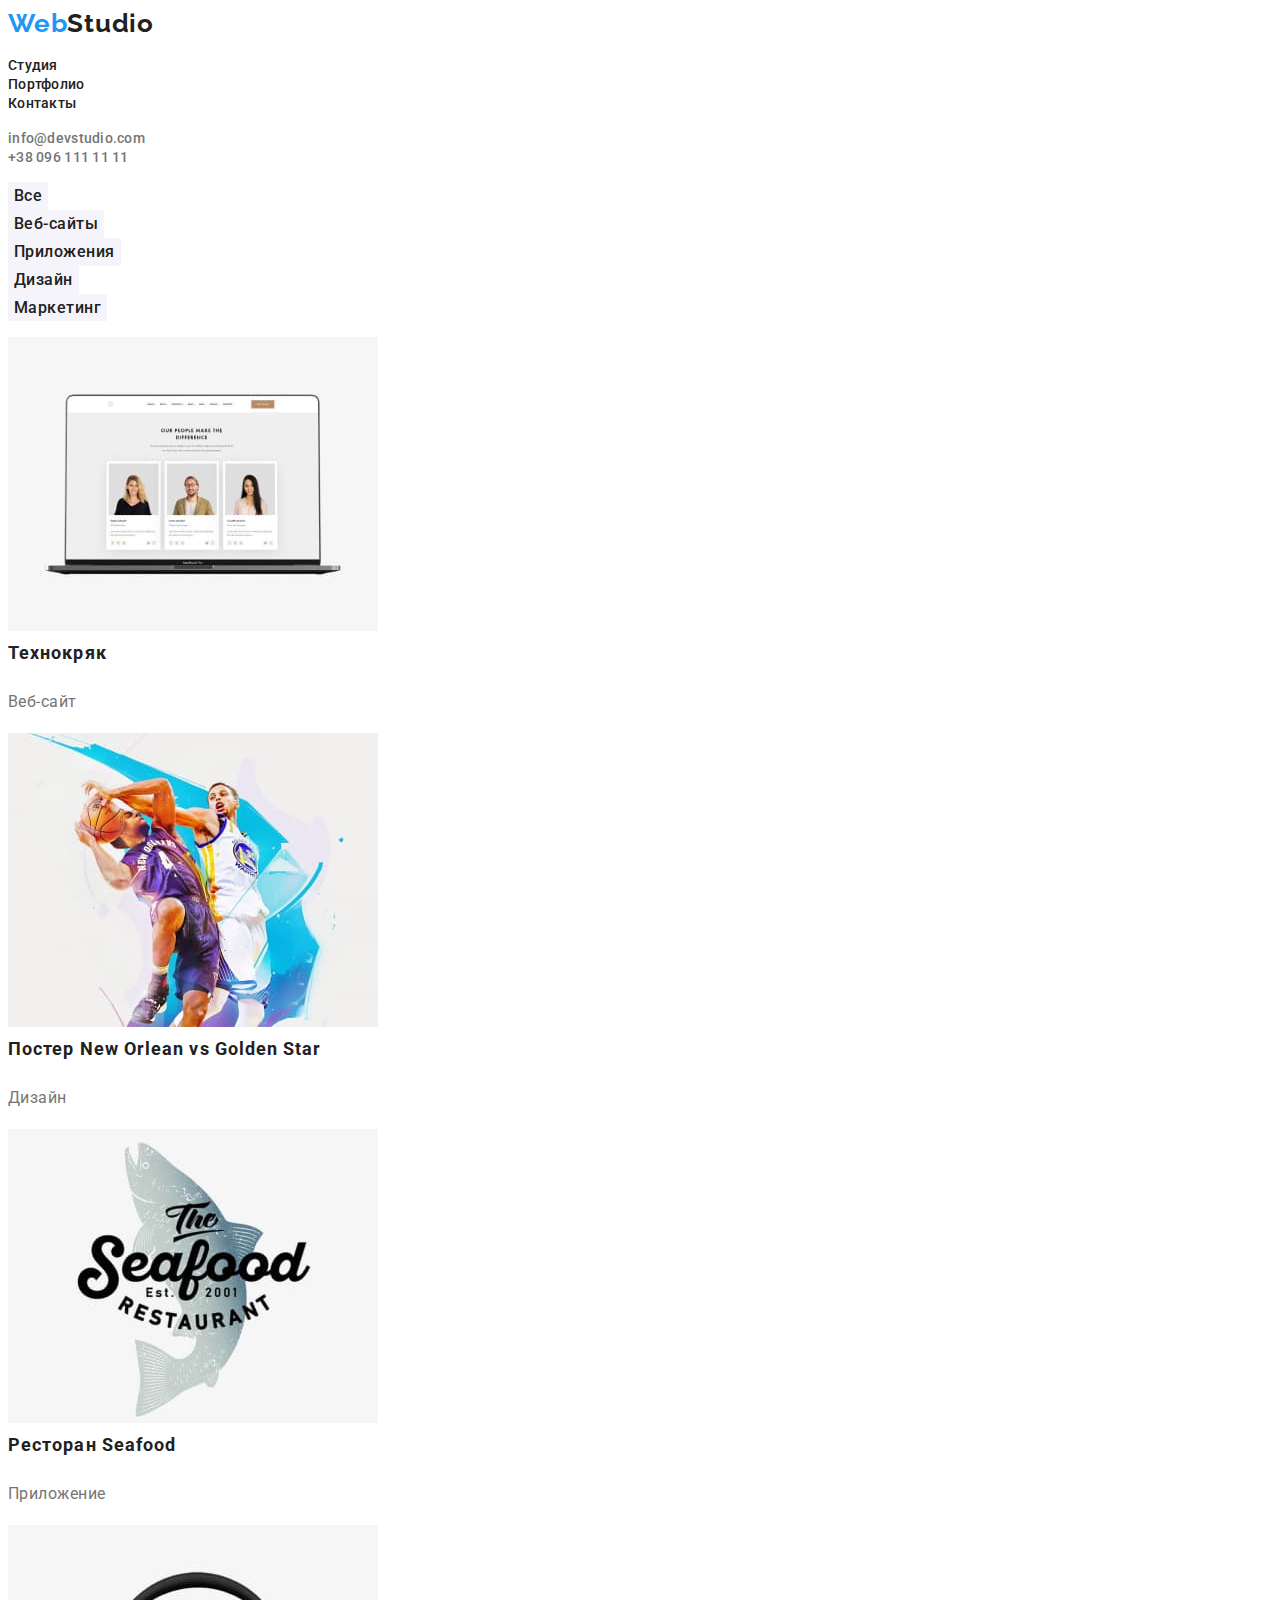
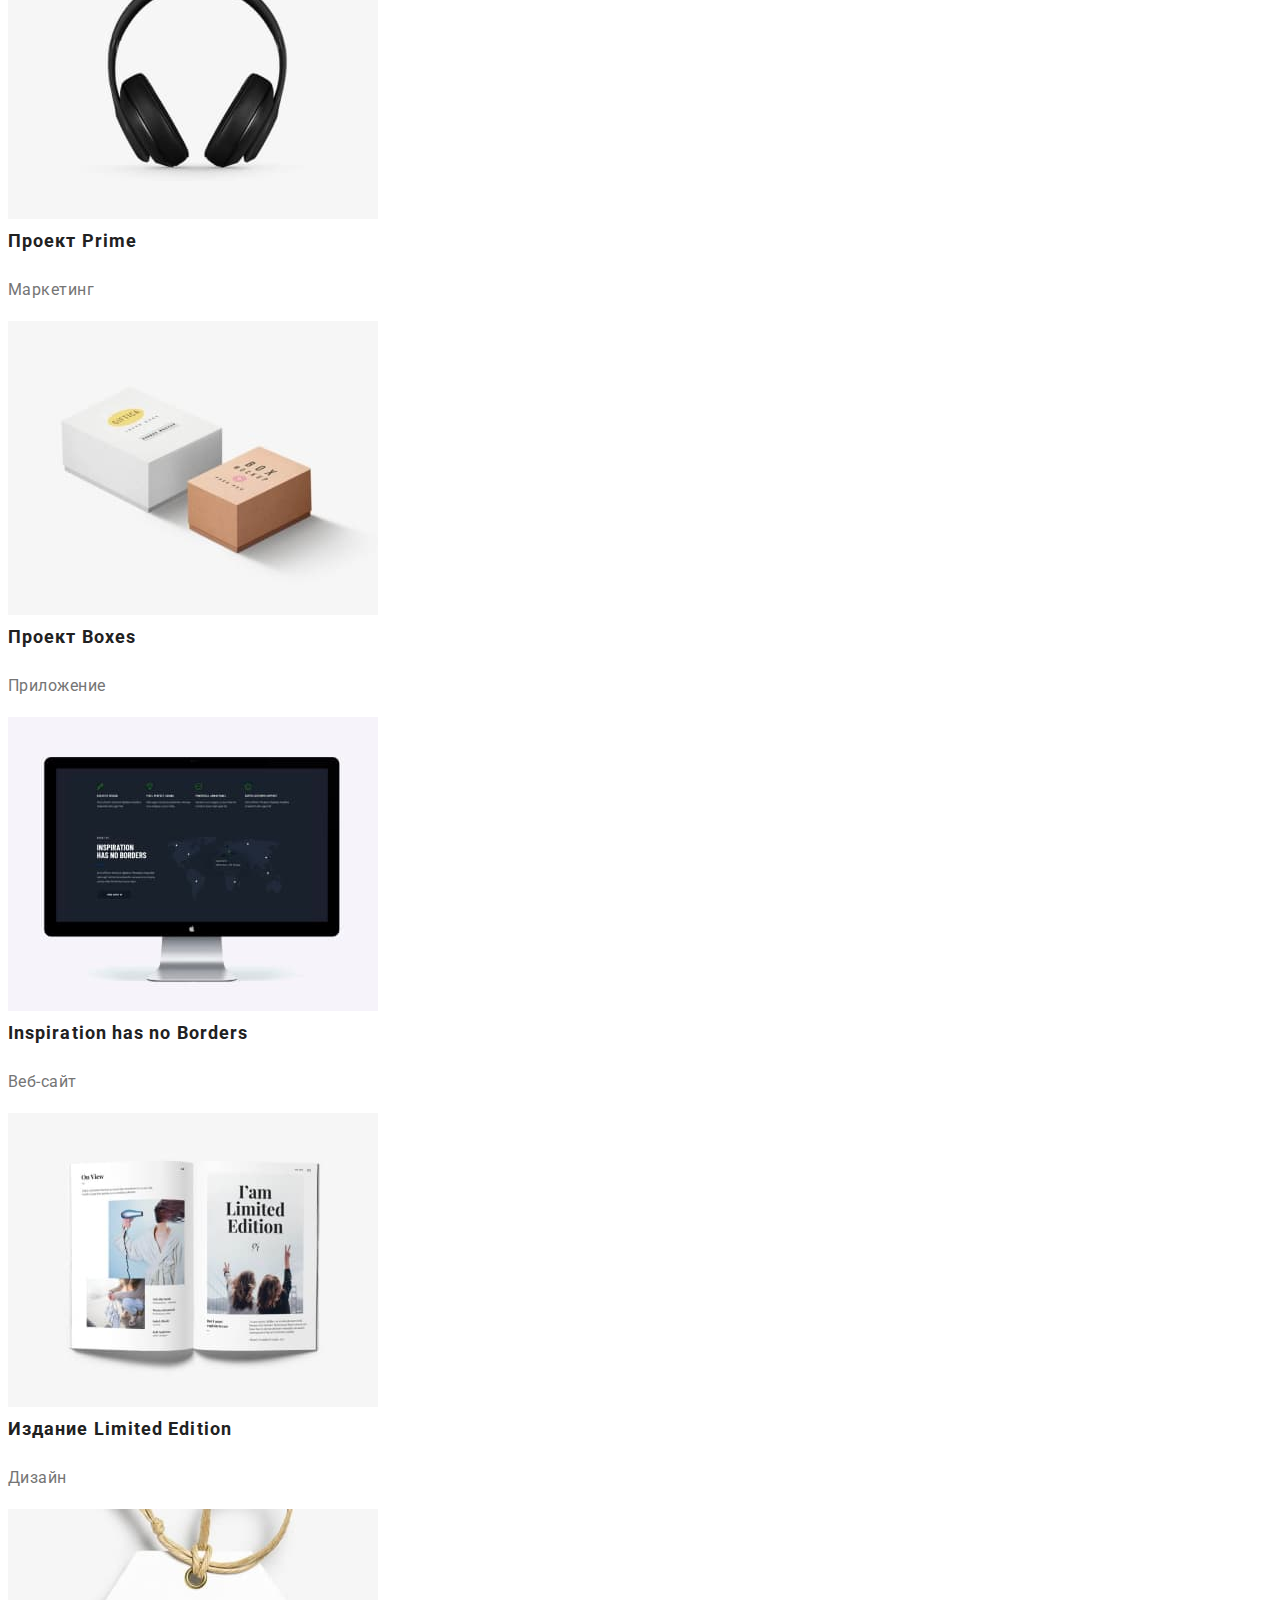
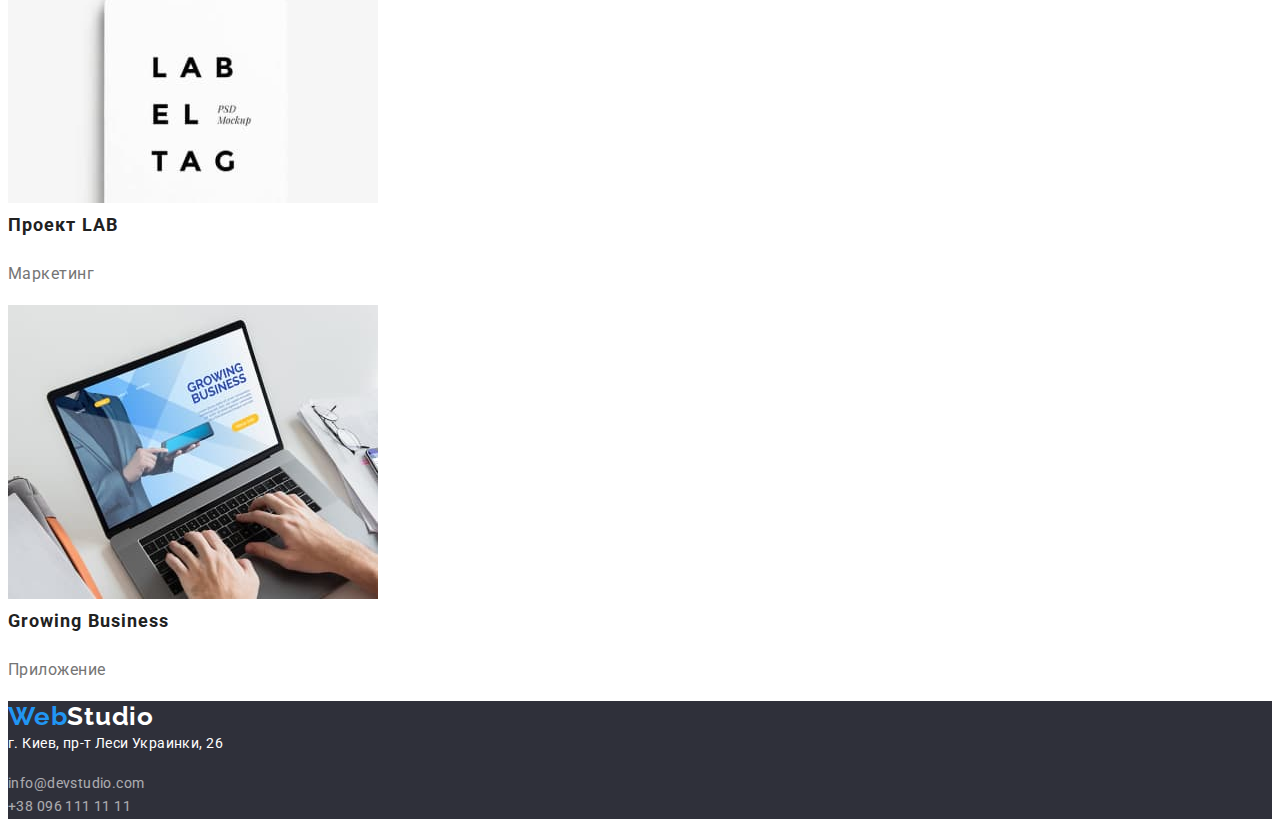
==== portfolio.html @ 0a86ac40 "hw03" ====
<!DOCTYPE html>
<html lang="ru">
  <head>
    <meta charset="UTF-8" />
    <meta http-equiv="X-UA-Compatible" content="IE=edge" />
    <meta name="viewport" content="width=device-width, initial-scale=1.0" />
    <link rel="preconnect" href="https://fonts.googleapis.com" />
    <link rel="preconnect" href="https://fonts.gstatic.com" crossorigin />
    <link
      href="https://fonts.googleapis.com/css2?family=Raleway:wght@700&family=Roboto:wght@400;500;700;900&display=swap"
      rel="stylesheet"
    />
    <link rel="stylesheet" href="./css/styles.css" />
    <title>Главная</title>
  </head>
  <body>
    <header class="page-header">
      <a href="index.html" lang="en" class="top-logo link"
        >Web<span class="logo-span">Studio</span></a
      >
      <nav class="site-navigation">
        <ul class="navigation list">
          <li class="nav-list-item">
            <a href="index.html" class="nav-list-link link">Студия</a>
          </li>
          <li class="nav-list-item">
            <a href="portfolio.html" class="nav-list-link link">Портфолио</a>
          </li>
          <li class="nav-list-item">
            <a href="#" class="nav-list-link link">Контакты</a>
          </li>
        </ul>
      </nav>
      <ul class="top-contacts list">
        <li class="top-contacts-item">
          <a
            href="mailto:info@devstudio.com"
            lang="en"
            class="top-mail contact link"
            >info@devstudio.com</a
          >
        </li>
        <li class="top-contacts-item">
          <a href="tel:+380961111111" class="top-tel contact link"
            >+38 096 111 11 11</a
          >
        </li>
      </ul>
    </header>
    <main>
      <section class="main-section">
        <h1 class="filter-title heading">Портфолио</h1>
        <ul class="filter-list list">
          <li>
            <button type="button" class="filter-button">Все</button>
          </li>
          <li>
            <button type="button" class="filter-button">Веб-сайты</button>
          </li>
          <li>
            <button type="button" class="filter-button">Приложения</button>
          </li>
          <li>
            <button type="button" class="filter-button">Дизайн</button>
          </li>
          <li>
            <button type="button" class="filter-button">Маркетинг</button>
          </li>
        </ul>

        <ul class="credentials-list list">
          <li class="credentials-list-item">
            <img
              src="./img/portfolio-page/technocrack.jpg"
              alt="Технокряк"
              width="370"
              height="294"
            />
            <h2 class="credential-item-title heading">Технокряк</h2>
            <p class="credential-item-description">Веб-сайт</p>
          </li>
          <li class="credentials-list-item">
            <img
              src="./img/portfolio-page/basketball.jpg"
              alt="Постер New Orlean vs Golden Star"
              width="370"
              height="294"
            />
            <h2 class="credential-item-title heading">
              Постер New Orlean vs Golden Star
            </h2>
            <p class="credential-item-description">Дизайн</p>
          </li>
          <li class="credentials-list-item">
            <img
              src="./img/portfolio-page/seafood-restaurant.jpg"
              alt="Ресторан Seafood"
              width="370"
              height="294"
            />
            <h2 class="credential-item-title heading">Ресторан Seafood</h2>
            <p class="credential-item-description">Приложение</p>
          </li>
          <li class="credentials-list-item">
            <img
              src="./img/portfolio-page/prime.jpg"
              alt="Проект Prime"
              width="370"
              height="294"
            />
            <h2 class="credential-item-title heading">Проект Prime</h2>
            <p class="credential-item-description">Маркетинг</p>
          </li>
          <li class="credentials-list-item">
            <img
              src="./img/portfolio-page/boxes.jpg"
              alt="Проект Boxes"
              width="370"
              height="294"
            />
            <h2 class="credential-item-title heading">Проект Boxes</h2>
            <p class="credential-item-description">Приложение</p>
          </li>
          <li class="credentials-list-item">
            <img
              src="./img/portfolio-page/inspiration-site.jpg"
              alt="Веб-сайт Inspiration has no Borders"
              width="370"
              height="294"
            />
            <h2 class="credential-item-title heading">
              Inspiration has no Borders
            </h2>
            <p class="credential-item-description">Веб-сайт</p>
          </li>
          <li class="credentials-list-item">
            <img
              src="./img/portfolio-page/limited-edition.jpg"
              alt="Издание Limited Edition"
              width="370"
              height="294"
            />
            <h2 class="credential-item-title heading">
              Издание Limited Edition
            </h2>
            <p class="credential-item-description">Дизайн</p>
          </li>
          <li class="credentials-list-item">
            <img
              src="./img/portfolio-page/lab.jpg"
              alt="Проект LAB"
              width="370"
              height="294"
            />
            <h2 class="credential-item-title heading">Проект LAB</h2>
            <p class="credential-item-description">Маркетинг</p>
          </li>
          <li class="credentials-list-item">
            <img
              src="./img/portfolio-page/growing-business.jpg"
              alt="Growing Business"
              width="370"
              height="294"
            />
            <h2 class="credential-item-title heading">Growing Business</h2>
            <p class="credential-item-description">Приложение</p>
          </li>
        </ul>
      </section>
    </main>
    <footer class="footer">
      <a href="index.html" lang="en" class="bottom-logo link"
        >Web<span class="logo-span">Studio</span></a
      >
      <address class="address">
        <a
          href="https://goo.gl/maps/tpaRSA4jknoYASsn6"
          target="_blank"
          rel="noopener noreferrer"
          class="office-address link"
          >г. Киев, пр-т Леси Украинки, 26</a
        >
        <ul class="bottom-contacts-list list">
          <li class="bottom-contacts-item">
            <a href="mailto:info@devstudio.com" class="bottom-mail contact link"
              >info@devstudio.com</a
            >
          </li>
          <li class="bottom-contacts-item">
            <a href="tel:+380961111111" class="bottom-tel contact link"
              >+38 096 111 11 11</a
            >
          </li>
        </ul>
      </address>
    </footer>
  </body>
</html>
---- css/styles.css ----
:root {
  --main-color: #212121;
  --highlight-color: #2196f3;
  --aux-text-color: #757575;
  --background-color: #2f303a;
  --hero-footer-text-color: #fff;
  --filter-button-background-color: #f5f4fa;
  --order-button-hover-focus: #188ce8;
}

body {
  font-family: "Roboto", sans-serif;
  color: var(--main-color);
}

/* reset */
.link {
  text-decoration: none;
  color: inherit;
}

.list {
  list-style: none;
  padding: 0;
}

.heading {
  margin: 0;
}

/* logos */
.top-logo,
.bottom-logo {
  font-family: Raleway;
  font-weight: 700;
  font-size: 26px;
  line-height: 1.19;
  letter-spacing: 0.03em;
  color: var(--highlight-color);
}

/* contacts-hover-focus-active */
.contact:hover,
.contact:focus,
.contact:active {
  color: var(--highlight-color);
  opacity: 1;
}

/* header */

.nav-list-link,
.top-mail,
.top-tel {
  font-weight: 500;
  font-size: 14px;
  line-height: 1.19;
  letter-spacing: 0.02em;
}

.top-tel,
.top-mail {
  color: var(--aux-text-color);
}

.nav-list-link:hover,
.nav-list-link:focus,
.nav-list-link:active {
  color: var(--highlight-color);
}

.page-header .logo-span {
  color: var(--main-color);
}

/* order section */

.order-section {
  background-color: var(--background-color);
}

.order-section-title {
  font-weight: 900;
  font-size: 44px;
  line-height: 1.36;
  letter-spacing: 0.06em;
  text-transform: uppercase;
  text-align: center;
  color: var(--hero-footer-text-color);
}

.order-btn {
  font-family: inherit;
  text-align: center;
  background-color: var(--highlight-color);
  color: var(--hero-footer-text-color);
  cursor: pointer;
}

.order-btn:hover,
.order-btn:focus {
  background-color: var(--order-button-hover-focus);
}

/* advantages section */

.advantages-title {
  display: none;
}

.advantages-item-title {
  font-size: 14px;
  line-height: 1.19;
  letter-spacing: 0.03em;
  text-transform: uppercase;
}

.advantages-item-description {
  font-size: 14px;
  line-height: 1.71;
  letter-spacing: 0.03em;
  color: var(--aux-text-color);
}

/* about section */

.about-section-title,
.team-section-title {
  font-size: 36px;
  line-height: 1.17;
  letter-spacing: 0.03em;
  text-align: center;
  color: var(--main-color);
}

/* team section */
.team-section {
  background-color: var(--filter-button-background-color);
}

.team-list-item {
  background-color: var(--hero-footer-text-color);
}

.team-member-title {
  font-weight: 500;
  font-size: 16px;
  line-height: 1.19;
  text-align: center;
  letter-spacing: 0.03em;
}

.team-member-position {
  font-size: 16px;
  line-height: 1.19;
  text-align: center;
  letter-spacing: 0.03em;
  color: var(--aux-text-color);
}

/* footer */
.footer {
  background-color: var(--background-color);
}
.footer .logo-span {
  color: var(--hero-footer-text-color);
}

.office-address {
  font-style: normal;
  font-size: 14px;
  line-height: 1.71;
  letter-spacing: 0.03em;
  color: var(--hero-footer-text-color);
}

.bottom-mail,
.bottom-tel {
  font-style: normal;
  font-size: 14px;
  line-height: 1.71;
  letter-spacing: 0.03em;
  color: var(--hero-footer-text-color);
  opacity: 0.6;
}

/* portfolio page */
/* portfolio header - same */

/* main-section */
/* filter */

.filter-title {
  display: none;
}
.filter-button {
  font-weight: 500;
  font-size: 16px;
  line-height: 1.62;
  text-align: center;
  letter-spacing: 0.03em;
  cursor: pointer;
  font-family: inherit;
  border: none;
  color: var(--main-color);
  background-color: var(--filter-button-background-color);
}

.filter-button:active,
.filter-button:hover,
.filter-button:focus {
  background-color: var(--highlight-color);
  color: var(--hero-footer-text-color);
}

/* credentials */
.credential-item-title {
  font-size: 18px;
  line-height: 2;
  letter-spacing: 0.06em;
}

.credential-item-description {
  font-size: 16px;
  line-height: 1.87;
  letter-spacing: 0.03em;
  color: var(--aux-text-color);
}

/* portfolio footer - same */
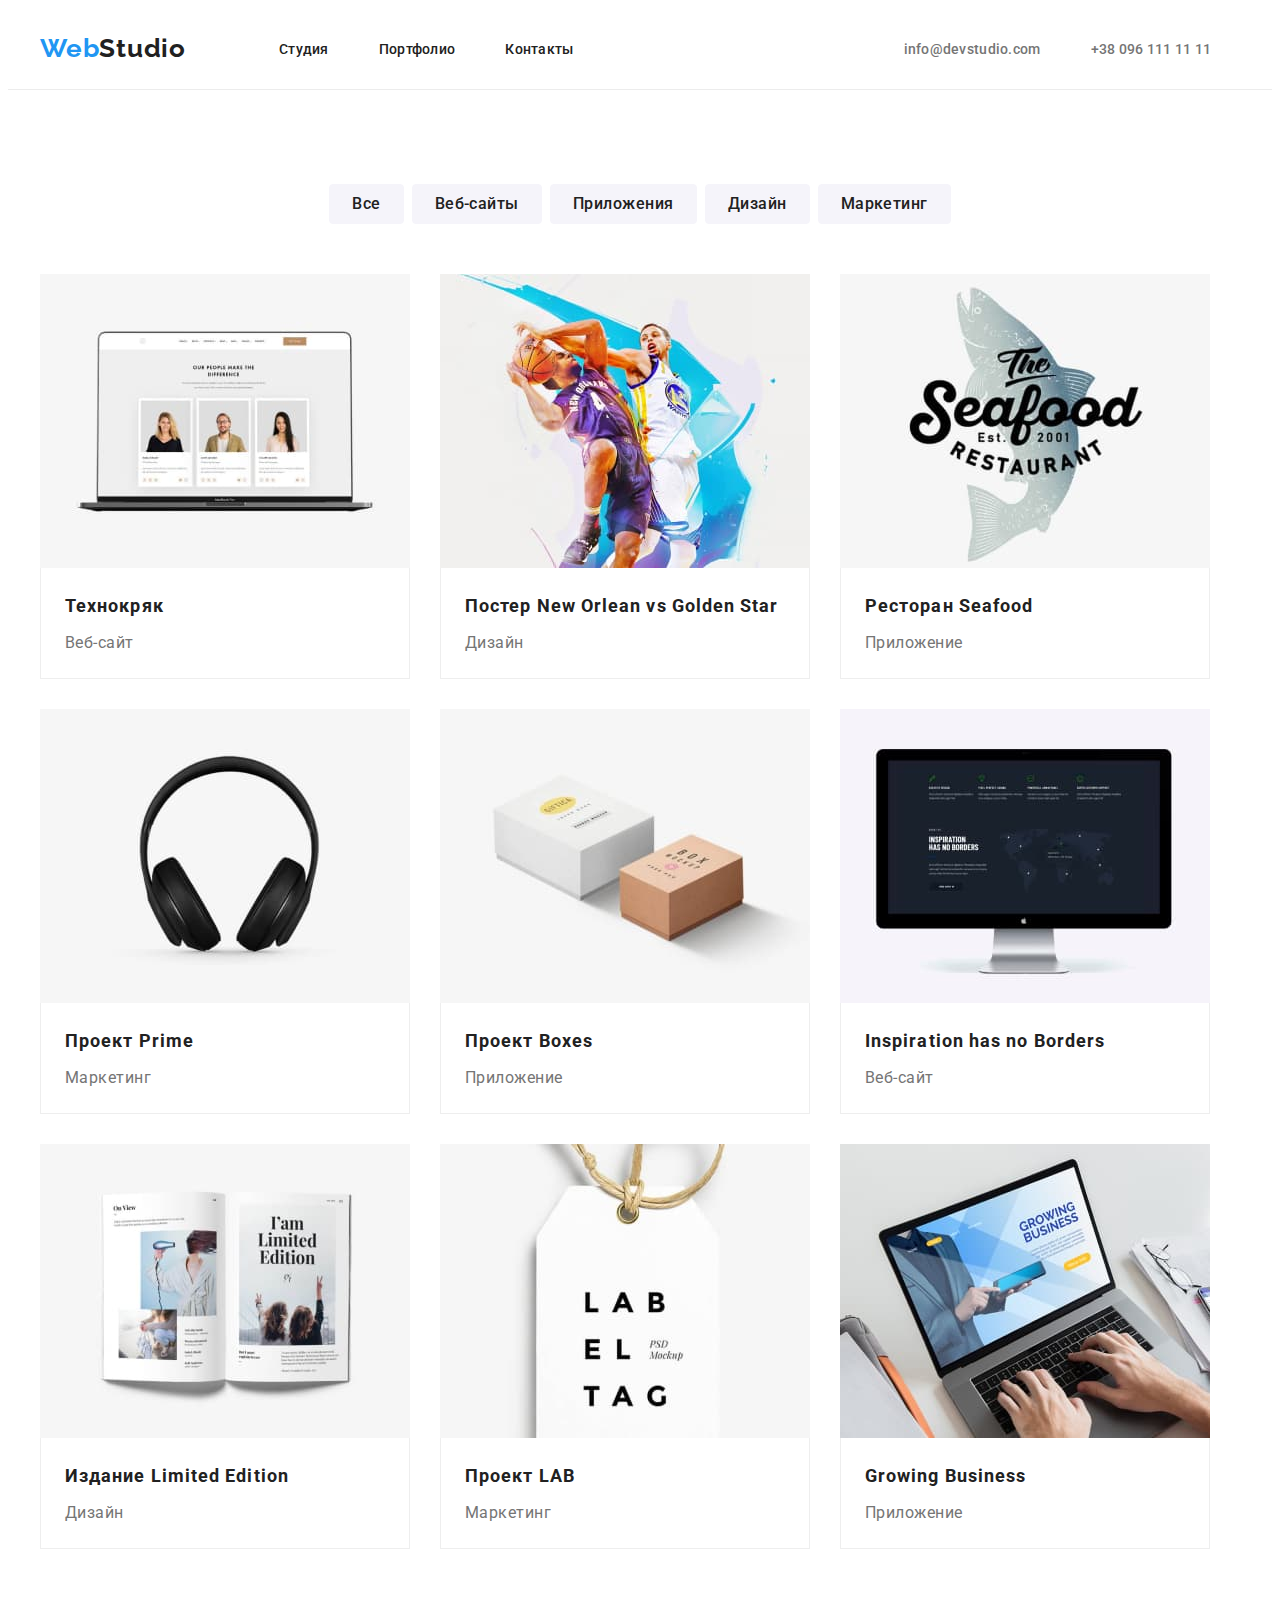
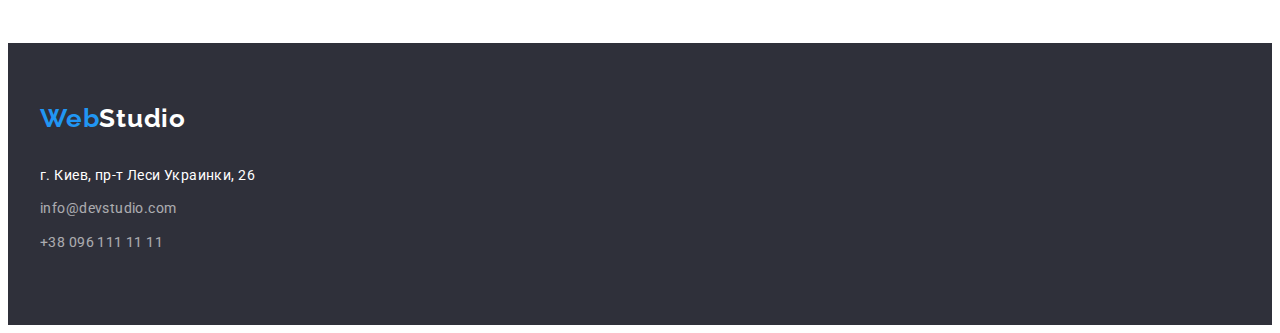
==== commit 8f615039: "hm03_v1" ====
--- a/portfolio.html
+++ b/portfolio.html
@@ -10,189 +10,238 @@
       href="https://fonts.googleapis.com/css2?family=Raleway:wght@700&family=Roboto:wght@400;500;700;900&display=swap"
       rel="stylesheet"
     />
+    <link
+      rel="stylesheet"
+      href="https://cdnjs.cloudflare.com/ajax/libs/modern-normalize/1.1.0/modern-normalize.min.css"
+      integrity="sha512-wpPYUAdjBVSE4KJnH1VR1HeZfpl1ub8YT/NKx4PuQ5NmX2tKuGu6U/JRp5y+Y8XG2tV+wKQpNHVUX03MfMFn9Q=="
+      crossorigin="anonymous"
+      referrerpolicy="no-referrer"
+    />
     <link rel="stylesheet" href="./css/styles.css" />
     <title>Главная</title>
   </head>
   <body>
-    <header class="page-header">
-      <a href="index.html" lang="en" class="top-logo link"
-        >Web<span class="logo-span">Studio</span></a
-      >
-      <nav class="site-navigation">
-        <ul class="navigation list">
-          <li class="nav-list-item">
-            <a href="index.html" class="nav-list-link link">Студия</a>
-          </li>
-          <li class="nav-list-item">
-            <a href="portfolio.html" class="nav-list-link link">Портфолио</a>
-          </li>
-          <li class="nav-list-item">
-            <a href="#" class="nav-list-link link">Контакты</a>
-          </li>
-        </ul>
-      </nav>
-      <ul class="top-contacts list">
-        <li class="top-contacts-item">
-          <a
-            href="mailto:info@devstudio.com"
-            lang="en"
-            class="top-mail contact link"
-            >info@devstudio.com</a
-          >
-        </li>
-        <li class="top-contacts-item">
-          <a href="tel:+380961111111" class="top-tel contact link"
-            >+38 096 111 11 11</a
-          >
-        </li>
-      </ul>
-    </header>
-    <main>
-      <section class="main-section">
-        <h1 class="filter-title heading">Портфолио</h1>
-        <ul class="filter-list list">
-          <li>
-            <button type="button" class="filter-button">Все</button>
-          </li>
-          <li>
-            <button type="button" class="filter-button">Веб-сайты</button>
-          </li>
-          <li>
-            <button type="button" class="filter-button">Приложения</button>
-          </li>
-          <li>
-            <button type="button" class="filter-button">Дизайн</button>
-          </li>
-          <li>
-            <button type="button" class="filter-button">Маркетинг</button>
-          </li>
-        </ul>
-
-        <ul class="credentials-list list">
-          <li class="credentials-list-item">
-            <img
-              src="./img/portfolio-page/technocrack.jpg"
-              alt="Технокряк"
-              width="370"
-              height="294"
-            />
-            <h2 class="credential-item-title heading">Технокряк</h2>
-            <p class="credential-item-description">Веб-сайт</p>
-          </li>
-          <li class="credentials-list-item">
-            <img
-              src="./img/portfolio-page/basketball.jpg"
-              alt="Постер New Orlean vs Golden Star"
-              width="370"
-              height="294"
-            />
-            <h2 class="credential-item-title heading">
-              Постер New Orlean vs Golden Star
-            </h2>
-            <p class="credential-item-description">Дизайн</p>
-          </li>
-          <li class="credentials-list-item">
-            <img
-              src="./img/portfolio-page/seafood-restaurant.jpg"
-              alt="Ресторан Seafood"
-              width="370"
-              height="294"
-            />
-            <h2 class="credential-item-title heading">Ресторан Seafood</h2>
-            <p class="credential-item-description">Приложение</p>
-          </li>
-          <li class="credentials-list-item">
-            <img
-              src="./img/portfolio-page/prime.jpg"
-              alt="Проект Prime"
-              width="370"
-              height="294"
-            />
-            <h2 class="credential-item-title heading">Проект Prime</h2>
-            <p class="credential-item-description">Маркетинг</p>
-          </li>
-          <li class="credentials-list-item">
-            <img
-              src="./img/portfolio-page/boxes.jpg"
-              alt="Проект Boxes"
-              width="370"
-              height="294"
-            />
-            <h2 class="credential-item-title heading">Проект Boxes</h2>
-            <p class="credential-item-description">Приложение</p>
-          </li>
-          <li class="credentials-list-item">
-            <img
-              src="./img/portfolio-page/inspiration-site.jpg"
-              alt="Веб-сайт Inspiration has no Borders"
-              width="370"
-              height="294"
-            />
-            <h2 class="credential-item-title heading">
-              Inspiration has no Borders
-            </h2>
-            <p class="credential-item-description">Веб-сайт</p>
-          </li>
-          <li class="credentials-list-item">
-            <img
-              src="./img/portfolio-page/limited-edition.jpg"
-              alt="Издание Limited Edition"
-              width="370"
-              height="294"
-            />
-            <h2 class="credential-item-title heading">
-              Издание Limited Edition
-            </h2>
-            <p class="credential-item-description">Дизайн</p>
-          </li>
-          <li class="credentials-list-item">
-            <img
-              src="./img/portfolio-page/lab.jpg"
-              alt="Проект LAB"
-              width="370"
-              height="294"
-            />
-            <h2 class="credential-item-title heading">Проект LAB</h2>
-            <p class="credential-item-description">Маркетинг</p>
-          </li>
-          <li class="credentials-list-item">
-            <img
-              src="./img/portfolio-page/growing-business.jpg"
-              alt="Growing Business"
-              width="370"
-              height="294"
-            />
-            <h2 class="credential-item-title heading">Growing Business</h2>
-            <p class="credential-item-description">Приложение</p>
-          </li>
-        </ul>
-      </section>
-    </main>
-    <footer class="footer">
-      <a href="index.html" lang="en" class="bottom-logo link"
-        >Web<span class="logo-span">Studio</span></a
-      >
-      <address class="address">
-        <a
-          href="https://goo.gl/maps/tpaRSA4jknoYASsn6"
-          target="_blank"
-          rel="noopener noreferrer"
-          class="office-address link"
-          >г. Киев, пр-т Леси Украинки, 26</a
+    <header class="page-header portfolio-header">
+      <div class="header container">
+        <a href="index.html" lang="en" class="top-logo link"
+          >Web<span class="logo-span">Studio</span></a
         >
-        <ul class="bottom-contacts-list list">
-          <li class="bottom-contacts-item">
-            <a href="mailto:info@devstudio.com" class="bottom-mail contact link"
+        <nav class="site-navigation">
+          <ul class="navigation list">
+            <li class="nav-list-item">
+              <a href="index.html" class="nav-list-link link">Студия</a>
+            </li>
+            <li class="nav-list-item">
+              <a href="portfolio.html" class="nav-list-link link">Портфолио</a>
+            </li>
+            <li class="nav-list-item">
+              <a href="#" class="nav-list-link link">Контакты</a>
+            </li>
+          </ul>
+        </nav>
+        <ul class="top-contacts list">
+          <li class="top-contacts-item">
+            <a
+              href="mailto:info@devstudio.com"
+              lang="en"
+              class="top-mail contact link"
               >info@devstudio.com</a
             >
           </li>
-          <li class="bottom-contacts-item">
-            <a href="tel:+380961111111" class="bottom-tel contact link"
+          <li class="top-contacts-item">
+            <a href="tel:+380961111111" class="top-tel contact link"
               >+38 096 111 11 11</a
             >
           </li>
         </ul>
-      </address>
+      </div>
+    </header>
+    <main>
+      <section class="main-section">
+        <div class="container">
+          <div class="filter-div">
+            <h1 class="filter-title heading">Портфолио</h1>
+            <ul class="filter-list list">
+              <li class="filter-list-item">
+                <button type="button" class="filter-button">Все</button>
+              </li>
+              <li class="filter-list-item">
+                <button type="button" class="filter-button">Веб-сайты</button>
+              </li>
+              <li class="filter-list-item">
+                <button type="button" class="filter-button">Приложения</button>
+              </li>
+              <li class="filter-list-item">
+                <button type="button" class="filter-button">Дизайн</button>
+              </li>
+              <li class="filter-list-item">
+                <button type="button" class="filter-button">Маркетинг</button>
+              </li>
+            </ul>
+          </div>
+          <div class="credentials-div">
+            <ul class="credentials-list list">
+              <li class="credentials-list-item">
+                <img
+                  class="credential-image"
+                  src="./img/portfolio-page/technocrack.jpg"
+                  alt="Технокряк"
+                  width="370"
+                  height="294"
+                />
+                <div class="credential-item-text">
+                  <h2 class="credential-item-title heading">Технокряк</h2>
+                  <p class="credential-item-description">Веб-сайт</p>
+                </div>
+              </li>
+              <li class="credentials-list-item">
+                <img
+                  class="credential-image"
+                  src="./img/portfolio-page/basketball.jpg"
+                  alt="Постер New Orlean vs Golden Star"
+                  width="370"
+                  height="294"
+                />
+                <div class="credential-item-text">
+                  <h2 class="credential-item-title heading">
+                    Постер New Orlean vs Golden Star
+                  </h2>
+                  <p class="credential-item-description">Дизайн</p>
+                </div>
+              </li>
+              <li class="credentials-list-item">
+                <img
+                  class="credential-image"
+                  src="./img/portfolio-page/seafood-restaurant.jpg"
+                  alt="Ресторан Seafood"
+                  width="370"
+                  height="294"
+                />
+                <div class="credential-item-text">
+                  <h2 class="credential-item-title heading">
+                    Ресторан Seafood
+                  </h2>
+                  <p class="credential-item-description">Приложение</p>
+                </div>
+              </li>
+              <li class="credentials-list-item">
+                <img
+                  class="credential-image"
+                  src="./img/portfolio-page/prime.jpg"
+                  alt="Проект Prime"
+                  width="370"
+                  height="294"
+                />
+                <div class="credential-item-text">
+                  <h2 class="credential-item-title heading">Проект Prime</h2>
+                  <p class="credential-item-description">Маркетинг</p>
+                </div>
+              </li>
+              <li class="credentials-list-item">
+                <img
+                  class="credential-image"
+                  src="./img/portfolio-page/boxes.jpg"
+                  alt="Проект Boxes"
+                  width="370"
+                  height="294"
+                />
+                <div class="credential-item-text">
+                  <h2 class="credential-item-title heading">Проект Boxes</h2>
+                  <p class="credential-item-description">Приложение</p>
+                </div>
+              </li>
+              <li class="credentials-list-item">
+                <img
+                  class="credential-image"
+                  src="./img/portfolio-page/inspiration-site.jpg"
+                  alt="Веб-сайт Inspiration has no Borders"
+                  width="370"
+                  height="294"
+                />
+                <div class="credential-item-text">
+                  <h2 class="credential-item-title heading">
+                    Inspiration has no Borders
+                  </h2>
+                  <p class="credential-item-description">Веб-сайт</p>
+                </div>
+              </li>
+              <li class="credentials-list-item">
+                <img
+                  class="credential-image"
+                  src="./img/portfolio-page/limited-edition.jpg"
+                  alt="Издание Limited Edition"
+                  width="370"
+                  height="294"
+                />
+                <div class="credential-item-text">
+                  <h2 class="credential-item-title heading">
+                    Издание Limited Edition
+                  </h2>
+                  <p class="credential-item-description">Дизайн</p>
+                </div>
+              </li>
+              <li class="credentials-list-item">
+                <img
+                  class="credential-image"
+                  src="./img/portfolio-page/lab.jpg"
+                  alt="Проект LAB"
+                  width="370"
+                  height="294"
+                />
+                <div class="credential-item-text">
+                  <h2 class="credential-item-title heading">Проект LAB</h2>
+                  <p class="credential-item-description">Маркетинг</p>
+                </div>
+              </li>
+              <li class="credentials-list-item">
+                <img
+                  class="credential-image"
+                  src="./img/portfolio-page/growing-business.jpg"
+                  alt="Growing Business"
+                  width="370"
+                  height="294"
+                />
+                <div class="credential-item-text">
+                  <h2 class="credential-item-title heading">
+                    Growing Business
+                  </h2>
+                  <p class="credential-item-description">Приложение</p>
+                </div>
+              </li>
+            </ul>
+          </div>
+        </div>
+      </section>
+    </main>
+    <footer class="footer">
+      <div class="footer-div container">
+        <a href="index.html" lang="en" class="bottom-logo link"
+          >Web<span class="logo-span">Studio</span></a
+        >
+        <address class="address">
+          <a
+            href="https://goo.gl/maps/tpaRSA4jknoYASsn6"
+            target="_blank"
+            rel="noopener noreferrer"
+            class="office-address link"
+            >г. Киев, пр-т Леси Украинки, 26</a
+          >
+          <ul class="bottom-contacts-list list">
+            <li class="bottom-contacts-item">
+              <a
+                href="mailto:info@devstudio.com"
+                class="bottom-mail contact link"
+                >info@devstudio.com</a
+              >
+            </li>
+            <li class="bottom-contacts-item">
+              <a href="tel:+380961111111" class="bottom-tel contact link"
+                >+38 096 111 11 11</a
+              >
+            </li>
+          </ul>
+        </address>
+      </div>
     </footer>
   </body>
 </html>
--- a/css/styles.css
+++ b/css/styles.css
@@ -28,6 +28,17 @@
   margin: 0;
 }
 
+ul {
+  margin: 0;
+}
+
+/* container */
+
+.container {
+  width: 1200px;
+  margin-left: auto;
+  margin-right: auto;
+}
 /* logos */
 .top-logo,
 .bottom-logo {
@@ -39,6 +50,10 @@
   color: var(--highlight-color);
 }
 
+.top-logo {
+  margin-right: 93px;
+}
+
 /* contacts-hover-focus-active */
 .contact:hover,
 .contact:focus,
@@ -49,6 +64,22 @@
 
 /* header */
 
+.page-header {
+  border-bottom: 1px solid #ececec;
+}
+.top-logo {
+  display: inline-block;
+  padding: 25px 0;
+}
+
+.header,
+.navigation,
+.top-contacts {
+  display: flex;
+  justify-content: flex-start;
+  align-items: center;
+}
+
 .nav-list-link,
 .top-mail,
 .top-tel {
@@ -58,6 +89,15 @@
   letter-spacing: 0.02em;
 }
 
+.navigation,
+.top-contacts {
+  column-gap: 50px;
+}
+
+.navigation {
+  margin-right: 330px;
+}
+
 .top-tel,
 .top-mail {
   color: var(--aux-text-color);
@@ -69,7 +109,7 @@
   color: var(--highlight-color);
 }
 
-.page-header .logo-span {
+.header .logo-span {
   color: var(--main-color);
 }
 
@@ -77,6 +117,9 @@
 
 .order-section {
   background-color: var(--background-color);
+  padding-bottom: 200px;
+  padding-top: 200px;
+  margin-bottom: 94px;
 }
 
 .order-section-title {
@@ -87,19 +130,35 @@
   text-transform: uppercase;
   text-align: center;
   color: var(--hero-footer-text-color);
+  margin-bottom: 30px;
+  margin-left: auto;
+  margin-right: auto;
+  width: 696px;
 }
 
 .order-btn {
+  display: block;
   font-family: inherit;
   text-align: center;
   background-color: var(--highlight-color);
   color: var(--hero-footer-text-color);
   cursor: pointer;
+  border-radius: 4px;
+  border: 1px solid #000;
+  margin-left: auto;
+  margin-right: auto;
+}
+
+.order-btn-text {
+  display: inline-block;
+  padding: 10px 32px;
 }
 
 .order-btn:hover,
 .order-btn:focus {
   background-color: var(--order-button-hover-focus);
+  border-radius: 4px;
+  border: 1px solid var(--highlight-color);
 }
 
 /* advantages section */
@@ -108,11 +167,23 @@
   display: none;
 }
 
+.advantages-list {
+  display: flex;
+  justify-content: space-between;
+  column-gap: 30px;
+  margin-bottom: 94px;
+}
+
+.advantages-list-item {
+  width: 270px;
+}
+
 .advantages-item-title {
   font-size: 14px;
   line-height: 1.19;
   letter-spacing: 0.03em;
   text-transform: uppercase;
+  margin-bottom: 10px;
 }
 
 .advantages-item-description {
@@ -120,6 +191,7 @@
   line-height: 1.71;
   letter-spacing: 0.03em;
   color: var(--aux-text-color);
+  margin: 0;
 }
 
 /* about section */
@@ -131,6 +203,18 @@
   letter-spacing: 0.03em;
   text-align: center;
   color: var(--main-color);
+  margin-bottom: 50px;
+}
+
+.about-section-list {
+  display: flex;
+  justify-content: flex-start;
+  column-gap: 30px;
+  margin-bottom: 94px;
+}
+
+.about-item-image {
+  display: block;
 }
 
 /* team section */
@@ -138,8 +222,24 @@
   background-color: var(--filter-button-background-color);
 }
 
+.team-div {
+  padding-top: 94px;
+  padding-bottom: 94px;
+}
+
+.team-section-list {
+  display: flex;
+  column-gap: 30px;
+}
+
 .team-list-item {
   background-color: var(--hero-footer-text-color);
+  padding-bottom: 30px;
+}
+
+.team-image {
+  display: block;
+  margin-bottom: 30px;
 }
 
 .team-member-title {
@@ -148,6 +248,7 @@
   line-height: 1.19;
   text-align: center;
   letter-spacing: 0.03em;
+  margin-bottom: 10px;
 }
 
 .team-member-position {
@@ -156,22 +257,40 @@
   text-align: center;
   letter-spacing: 0.03em;
   color: var(--aux-text-color);
+  margin: 0;
 }
 
 /* footer */
 .footer {
   background-color: var(--background-color);
 }
+
+.footer-div {
+  padding-top: 60px;
+  padding-bottom: 60px;
+}
+
 .footer .logo-span {
   color: var(--hero-footer-text-color);
 }
 
+.bottom-logo {
+  display: inline-block;
+  margin-bottom: 30px;
+}
+
 .office-address {
+  display: inline-block;
   font-style: normal;
   font-size: 14px;
   line-height: 1.71;
   letter-spacing: 0.03em;
   color: var(--hero-footer-text-color);
+  margin-bottom: 10px;
+}
+
+.bottom-contacts-item {
+  margin-bottom: 10px;
 }
 
 .bottom-mail,
@@ -189,6 +308,20 @@
 
 /* main-section */
 /* filter */
+
+.portfolio-header {
+  margin-bottom: 94px;
+}
+
+.filter-div {
+  margin-bottom: 50px;
+}
+
+.filter-list {
+  display: flex;
+  justify-content: center;
+  column-gap: 8px;
+}
 
 .filter-title {
   display: none;
@@ -201,9 +334,12 @@
   letter-spacing: 0.03em;
   cursor: pointer;
   font-family: inherit;
-  border: none;
   color: var(--main-color);
   background-color: var(--filter-button-background-color);
+  display: inline-block;
+  padding: 6px 22px;
+  border: 1px solid var(--filter-button-background-color);
+  border-radius: 4px;
 }
 
 .filter-button:active,
@@ -211,13 +347,25 @@
 .filter-button:focus {
   background-color: var(--highlight-color);
   color: var(--hero-footer-text-color);
+  border-radius: 4px;
+  border: 1px solid var(--highlight-color);
 }
 
 /* credentials */
+.credentials-div {
+  margin-bottom: 94px;
+}
+
+.credential-image {
+  display: block;
+}
+
 .credential-item-title {
   font-size: 18px;
   line-height: 2;
   letter-spacing: 0.06em;
+  margin-bottom: 4px;
+  padding: 0 24px;
 }
 
 .credential-item-description {
@@ -225,6 +373,21 @@
   line-height: 1.87;
   letter-spacing: 0.03em;
   color: var(--aux-text-color);
+  margin: 0;
+  padding: 0 24px 20px;
+}
+
+.credentials-list {
+  display: flex;
+  flex-wrap: wrap;
+  column-gap: 30px;
+  row-gap: 30px;
+}
+
+.credential-item-text {
+  padding-top: 20px;
+  border: 1px solid #eee;
+  border-top: none;
 }
 
 /* portfolio footer - same */
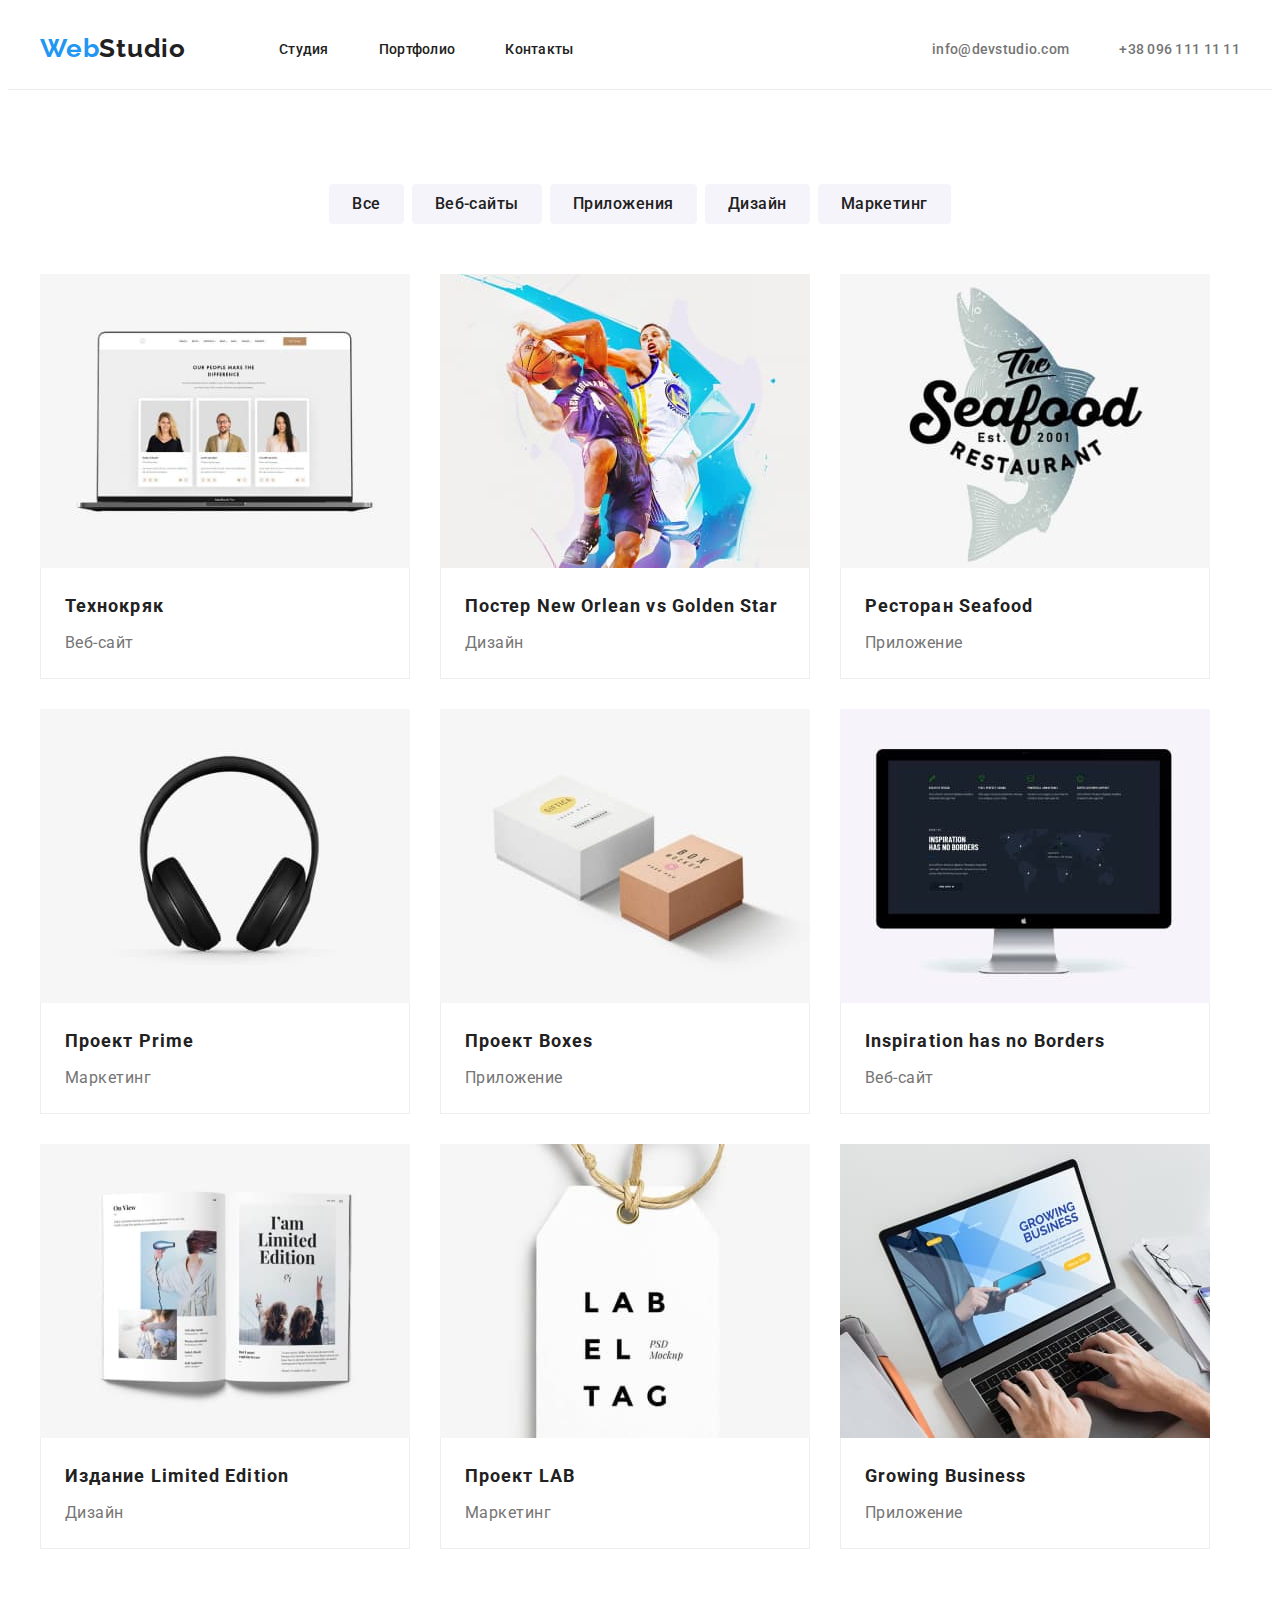
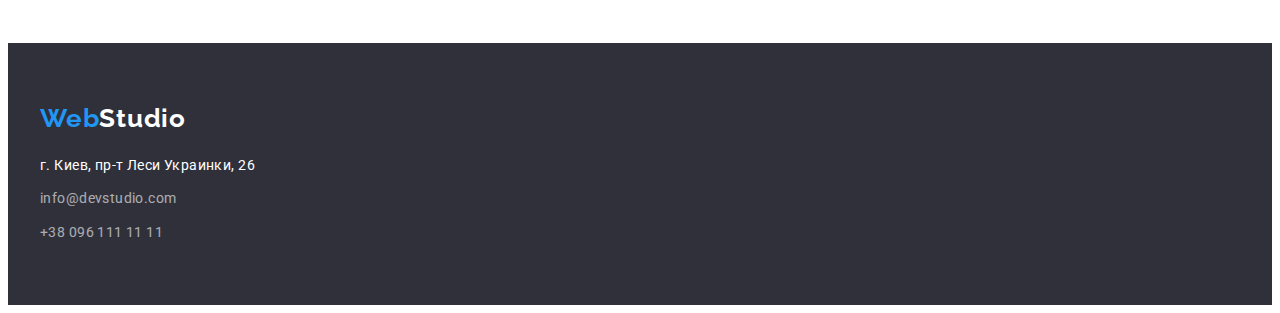
==== commit 176b6661: "hw03-amended" ====
--- a/portfolio.html
+++ b/portfolio.html
@@ -57,7 +57,7 @@
       </div>
     </header>
     <main>
-      <section class="main-section">
+      <section class="section">
         <div class="container">
           <div class="filter-div">
             <h1 class="filter-title heading">Портфолио</h1>
--- a/css/styles.css
+++ b/css/styles.css
@@ -13,6 +13,12 @@
   color: var(--main-color);
 }
 
+img {
+  display: block;
+  max-width: 100%;
+  height: auto;
+}
+
 /* reset */
 .link {
   text-decoration: none;
@@ -32,9 +38,14 @@
   margin: 0;
 }
 
+.section {
+  padding: 94px 0;
+}
+
 /* container */
 
 .container {
+  padding: 0 15px;
   width: 1200px;
   margin-left: auto;
   margin-right: auto;
@@ -89,13 +100,13 @@
   letter-spacing: 0.02em;
 }
 
+.top-contacts {
+  margin-left: auto;
+}
+
 .navigation,
 .top-contacts {
   column-gap: 50px;
-}
-
-.navigation {
-  margin-right: 330px;
 }
 
 .top-tel,
@@ -119,7 +130,6 @@
   background-color: var(--background-color);
   padding-bottom: 200px;
   padding-top: 200px;
-  margin-bottom: 94px;
 }
 
 .order-section-title {
@@ -169,9 +179,7 @@
 
 .advantages-list {
   display: flex;
-  justify-content: space-between;
   column-gap: 30px;
-  margin-bottom: 94px;
 }
 
 .advantages-list-item {
@@ -208,13 +216,11 @@
 
 .about-section-list {
   display: flex;
-  justify-content: flex-start;
   column-gap: 30px;
-  margin-bottom: 94px;
-}
-
-.about-item-image {
-  display: block;
+}
+
+.about-section {
+  padding-top: 0;
 }
 
 /* team section */
@@ -222,11 +228,6 @@
   background-color: var(--filter-button-background-color);
 }
 
-.team-div {
-  padding-top: 94px;
-  padding-bottom: 94px;
-}
-
 .team-section-list {
   display: flex;
   column-gap: 30px;
@@ -234,12 +235,6 @@
 
 .team-list-item {
   background-color: var(--hero-footer-text-color);
-  padding-bottom: 30px;
-}
-
-.team-image {
-  display: block;
-  margin-bottom: 30px;
 }
 
 .team-member-title {
@@ -260,12 +255,16 @@
   margin: 0;
 }
 
+.team-item-div {
+  padding: 30px 0;
+}
+
 /* footer */
 .footer {
   background-color: var(--background-color);
 }
 
-.footer-div {
+footer {
   padding-top: 60px;
   padding-bottom: 60px;
 }
@@ -276,7 +275,7 @@
 
 .bottom-logo {
   display: inline-block;
-  margin-bottom: 30px;
+  margin-bottom: 20px;
 }
 
 .office-address {
@@ -291,6 +290,10 @@
 
 .bottom-contacts-item {
   margin-bottom: 10px;
+}
+
+.bottom-contacts-item:last-child {
+  margin-bottom: 0;
 }
 
 .bottom-mail,
@@ -308,10 +311,6 @@
 
 /* main-section */
 /* filter */
-
-.portfolio-header {
-  margin-bottom: 94px;
-}
 
 .filter-div {
   margin-bottom: 50px;
@@ -352,9 +351,6 @@
 }
 
 /* credentials */
-.credentials-div {
-  margin-bottom: 94px;
-}
 
 .credential-image {
   display: block;
@@ -365,7 +361,6 @@
   line-height: 2;
   letter-spacing: 0.06em;
   margin-bottom: 4px;
-  padding: 0 24px;
 }
 
 .credential-item-description {
@@ -374,7 +369,6 @@
   letter-spacing: 0.03em;
   color: var(--aux-text-color);
   margin: 0;
-  padding: 0 24px 20px;
 }
 
 .credentials-list {
@@ -385,7 +379,7 @@
 }
 
 .credential-item-text {
-  padding-top: 20px;
+  padding: 20px 24px;
   border: 1px solid #eee;
   border-top: none;
 }
